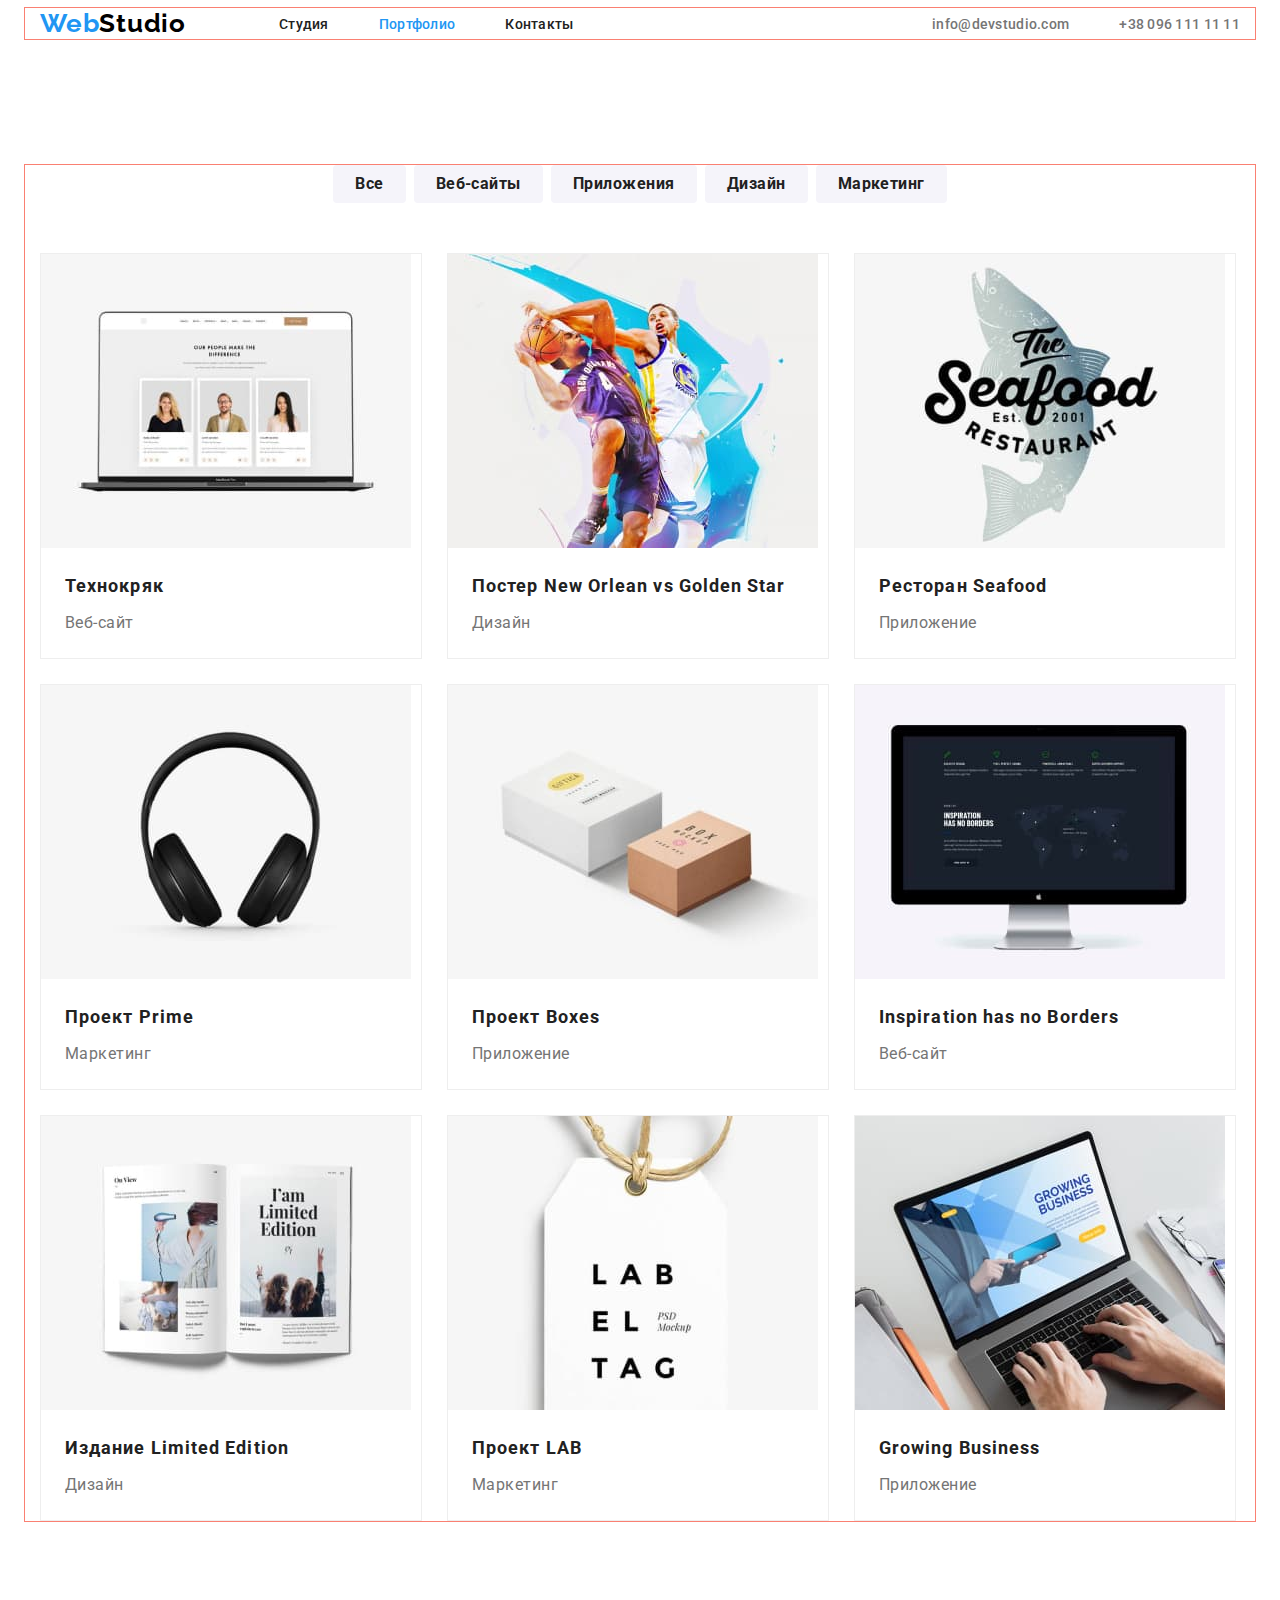
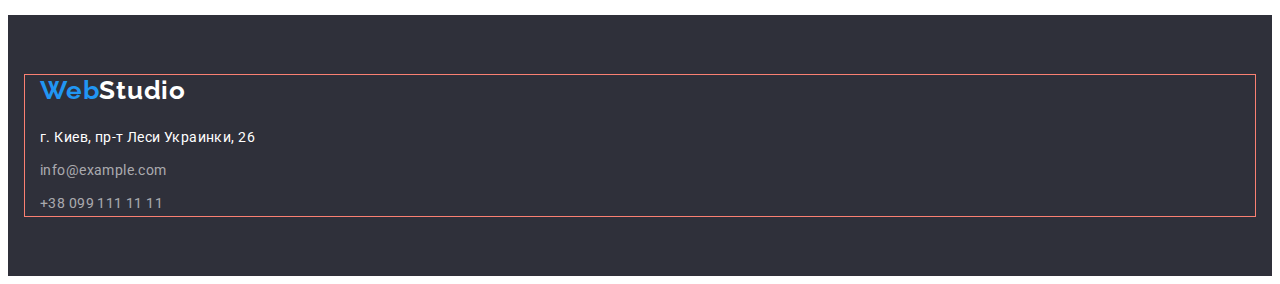
==== portfolio.html @ ac61269a "goit-markup-hw-03" ====
<!DOCTYPE html>
<html lang="ru">
<head>
    <meta charset="UTF-8">
    <meta http-equiv="X-UA-Compatible" content="IE=edge">
    <meta name="viewport" content="width=device-width, initial-scale=1.0">
    <link rel="preconnect" 
        href="https://fonts.googleapis.com">
    <link rel="preconnect" 
        href="https://fonts.gstatic.com" 
        crossorigin>
    <link href="https://fonts.googleapis.com/css2?family=Raleway:wght@700&family=Roboto:wght@400;500;700;900&display=swap" 
        rel="stylesheet">
    <title>WebStudio</title>
    <link rel="stylesheet" 
        href="https://cdnjs.cloudflare.com/ajax/libs/modern-normalize/1.1.0/modern-normalize.min.css" 
        integrity="sha512-wpPYUAdjBVSE4KJnH1VR1HeZfpl1ub8YT/NKx4PuQ5NmX2tKuGu6U/JRp5y+Y8XG2tV+wKQpNHVUX03MfMFn9Q=="     
        crossorigin="anonymous" 
        referrerpolicy="no-referrer" />
    <link rel="stylesheet" 
        href="./css/style.css">
</head>
<body>
    <header class="header">
        <div class="container">
            <a href="" class="header-logo logo link">Web<span class="logo-dark">Studio</span>
            </a>
            <nav class="header-navigation">
                <ul class="header-navigation-list list">
                    <li class="header-navigation-item">
                        <a href="./index.html" class="header-navigation-link link">Студия</a></li>
                    <li class="header-navigation-item">
                        <a href="./portfolio.html" class="header-navigation-link link active">Портфолио</a></li>
                    <li class="header-navigation-item">
                        <a href="" class="header-navigation-link link">Контакты</a></li>
                </ul>
            </nav>
            <ul class="header-list list">
                <li class="header-item">
                    <a href="mailto:info@devstudio.com" class="header-link link">info@devstudio.com</a></li>
                <li class="header-item">
                    <a href="tel:+380961111111" class="header-link link">+38 096 111 11 11</a></li>
            </ul>
        </div>
    </header>
    <main>
        <section class="section portfolio">
            <div class="container">
                <h1 class="visually-hidden">Портфолио</h1>
                <ul class="portfolio-filtres list">
                    <li class="portfolio-filtres-item">
                        <button type="button" class="portfolio-filtres-btn btn">Все</button>
                    </li>
                    <li class="portfolio-filtres-item">
                        <button type="button" class="portfolio-filtres-btn btn activate">Веб-сайты</button>
                    </li>
                    <li class="portfolio-filtres-item">
                        <button type="button" class="portfolio-filtres-btn btn">Приложения</button>
                    </li>
                    <li class="portfolio-filtres-item">
                        <button type="button" class="portfolio-filtres-btn btn">Дизайн</button>
                    </li>
                    <li class="portfolio-filtres-item">
                        <button type="button" class="portfolio-filtres-btn btn">Маркетинг</button>
                    </li>
                </ul>
                <ul class="portfolio-list list">
                    <li class="portfolio-item">
                        <img src="./images/Portfolio.jpg" 
                            alt="Технокряк" 
                            width="370" 
                            class="portfolio-img">
                        <div class="portfolio-description">
                            <h2 class="portfolio-title">Технокряк</h2>
                            <p class="portfolio-text">Веб-сайт</p>
                        </div>
                    </li>
                    <li class="portfolio-item">
                        <img src="./images/Portfolio1.jpg" 
                            alt="Постер New Orlean vs Golden Star" 
                            width="370" 
                            class="portfolio-img">
                        <div class="portfolio-description">
                            <h2 class="portfolio-title">Постер New Orlean vs Golden Star</h2>
                            <p class="portfolio-text">Дизайн</p>
                        </div>
                    </li>
                    <li class="portfolio-item">
                        <img src="./images/Portfolio2.jpg" 
                            alt="Ресторан Seafood" 
                            width="370" 
                            class="portfolio-img">
                        <div class="portfolio-description">
                            <h2 class="portfolio-title">Ресторан Seafood</h2>
                            <p class="portfolio-text">Приложение</p>
                        </div>
                    </li>
                    <li class="portfolio-item">
                        <img src="./images/Portfolio3.jpg" 
                            alt="Проект Prime" 
                            width="370" 
                            class="portfolio-img">
                        <div class="portfolio-description">
                            <h2 class="portfolio-title">Проект Prime</h2>
                            <p class="portfolio-text">Маркетинг</p>
                        </div>
                    </li>
                    <li class="portfolio-item">
                        <img src="./images/Portfolio4.jpg" 
                            alt="Проект Boxes" 
                            width="370" 
                            class="portfolio-img">
                        <div class="portfolio-description">
                            <h2 class="portfolio-title">Проект Boxes</h2>
                            <p class="portfolio-text">Приложение</p>
                        </div>
                    </li>
                    <li class="portfolio-item">
                        <img src="./images/Portfolio5.jpg" 
                            alt="Inspiration has no Borders" 
                            width="370" 
                            class="portfolio-img">
                        <div class="portfolio-description">
                            <h2 class="portfolio-title">Inspiration has no Borders</h2>
                            <p class="portfolio-text">Веб-сайт</p>
                        </div>
                    </li>
                    <li class="portfolio-item">
                        <img src="./images/Portfolio6.jpg" 
                            alt="Издание Limited Edition" 
                            width="370" 
                            class="portfolio-img">
                        <div class="portfolio-description">
                            <h2 class="portfolio-title">Издание Limited Edition</h2>
                            <p class="portfolio-text">Дизайн</p>
                        </div>
                    </li>
                    <li class="portfolio-item">
                        <img src="./images/Portfolio7.jpg" 
                            alt="Проект LAB" 
                            width="370" 
                            class="portfolio-img">
                        <div class="portfolio-description">
                            <h2 class="portfolio-title">Проект LAB</h2>
                            <p class="portfolio-text">Маркетинг</p>
                        </div>
                    </li>
                    <li class="portfolio-item">
                        <img src="./images/Portfolio8.jpg" 
                            alt="Growing Business" 
                            width="370" 
                            class="portfolio-img">
                        <div class="portfolio-description">
                            <h2 class="portfolio-title">Growing Business</h2>
                            <p class="portfolio-text">Приложение</p>
                        </div>
                    </li>
                </ul>
            </div>
        </section>
    </main>
    <footer class="footer-content">
        <div class="container">
            <a href="" class="logo link">Web<span class="logo-light">Studio</span>
            </a>
            <address class="address">
                <ul class="footer-list list">
                    <li class="footer-item">
                        <a href="https://goo.gl/maps/QefCWzyqJZrkM8jZ6" 
                        class="footer-address link"
                        target="_blank" 
                        rel="noopener noindex nofollow">
                        г. Киев, пр-т Леси Украинки, 26</a></li>
                    <li class="footer-item">
                        <a href="mailto:info@example.com" class="footer-link link">info@example.com</a></li>
                    <li class="footer-item">
                        <a href="tel:+380991111111" class="footer-link link">+38 099 111 11 11</a></li>
                </ul>
            </address>
        </div>
    </footer>
</body>
</html>
---- css/style.css ----
:root {
    --header-color: #212121;
    --header-link-color: #757575;
    --main-title-color: #FFFFFF;
    --second-title-color: #212121;
    --btn-color: #FFFFFF;
    --accent-color: #2196F3;
    --text-color: #757575;
    --footer-color: #FFFFFF;
    --bcg-color: #2F303A;
    --padding-top: 94px;
    --padding-bottom: 94px;
}

body {
    font-family: "Roboto", sans-serif;
}

p, h1, h2, h3, h4, h5, h6 {
    margin: 0;
}

ul, ol {
    padding-left: 0;
    margin: 0;
}

.logo {
    font-family: 'Raleway';
    font-weight: 700;
    font-size: 26px;
    line-height: 1.19;
    letter-spacing: 0.03em;
    color: var(--accent-color);
}

.logo-dark {
    color: black;
}
 
.logo-light {
    color: var(--footer-color);
}

img {
    display: block;
}

.link {
    text-decoration: none;
}

.list {
    list-style: none;
}

.container{
    width: 1200px;
    padding-left: 15px;
    padding-right: 15px;
    margin: 0 auto;
    outline: 1px solid salmon;
}

.section {
    padding: 94px 0;
}

.visually-hidden {
    position: absolute;
    white-space: nowrap;
    width: 1px;
    height: 1px;
    overflow: hidden;
    border: 0;
    padding: 0;
    clip: rect(0 0 0 0);
    clip-path: inset(50%);
    margin: -1px;
}

.btn {
    font-family: inherit;
    font-weight: 700;
    font-size: 16px;
    line-height: 1.88;
    display: flex;
    align-items: center;
    text-align: center;
    letter-spacing: 0.06em;
    background-color: var(--accent-color);
    color: var(--btn-color);
    cursor: pointer;
    background: var(--accent-color);
    border-radius: 4px;
    border: transparent
}

.btn:hover, 
.btn:focus {
    color: var(--btn-color);
}  

/*-------------HEADER---------------*/

.header {
    padding-bottom: 32px;
}

.header-logo {
    margin-right: 93px;
}

.header .container {
    display: flex;
    align-items: center;
}

.header-navigation-list {
    display: flex;
}

.header-navigation-link {
    font-weight: 500;
    font-size: 14px;
    line-height: 1.14;
    letter-spacing: 0.02em;
    color: var(--header-color); 
}

.header-navigation-item:not(:last-child) {
    margin-right: 50px;
}

.header-navigation-link:hover, 
.header-navigation-link:focus {
    color: var(--accent-color);
}

.header-list{
    display: flex;
    margin-left: auto;
}

.header-item:not(:last-child) {
    margin-right: 50px;
}

.header-link {
    font-weight: 500;
    font-size: 14px;
    line-height: 1.14;
    letter-spacing: 0.02em;
    color: var(--header-link-color);
}

.header-link:hover,
.header-link:focus {
    color: var(--accent-color);
}

.active {
    color: var(--accent-color);
}

/*-------------HERO---------------*/

.hero-content{
    background: var(--bcg-color);
    padding-top: 200px;
    padding-bottom: 200px;
}

.title {
    font-weight: 900;
    font-size: 44px;
    line-height: 1.36;
    text-align: center;
    letter-spacing: 0.06em;
    text-transform: uppercase;
    color: var(--main-title-color);
    margin-bottom: 30px;
    max-width: 696px;
    margin-left: auto;
    margin-right: auto;
}

.hero-btn {
    margin: 0 auto;
    display: block;
    min-width: 200px;
    height: 50px;
    filter: drop-shadow(0px 4px 4px rgba(0, 0, 0, 0.25));
}

/*------------features----------*/

.features-list {
    display: flex;
    margin-left: auto;
}

.features-item:not(:last-child) {
    margin-right: 30px;
}

.features-title {
    font-weight: 700;
    font-size: 14px;
    line-height: 1.14;
    letter-spacing: 0.03em;
    text-transform: uppercase;
    color: var(--second-title-color);
    margin-bottom: 10px;
}
.features-text {
    font-size: 14px;
    line-height: 1.71;
    letter-spacing: 0.03em;
    color:var(--text-color);
    max-width: 270px;
}

/*-------------WORKS---------------*/

.works {
    padding-top: 0;
}

.section-title {
    font-weight: 700;
    font-size: 36px;
    line-height: 1.16;
    text-align: center;
    letter-spacing: 0.03em;
    color: var(--second-title-color);
    margin-bottom: 50px;
}

.works-list {
    display: flex;
}

.works-item:not(:first-child) {
    margin-left: 30px;
}

.works-item {
    height: auto;
}

/*-------------TEAM---------------*/

.team {
    background: #F5F4FA;
}

.team-description {
    padding: 30px 0;
    text-align: center;
}

.team-title {
    font-weight: 500;
    font-size: 16px;
    line-height: 1.18;
    letter-spacing: 0.03em;
    color: var(--second-title-color);
    margin-bottom: 10px;
}

.team-list {
    display: flex;
    margin-left: -30px;
    flex-wrap: wrap;
}

.team-item {
    flex-basis: calc(100% / 4 - 30px);
    margin-left: 30px;
}
/*-.team-item:not(:first-child) {
    margin-left: 30px;
}--*/

/* .team-img { */
    /* margin-bottom: 30px; */
/* } */
.team-text {
    font-size: 16px;
    line-height: 1.18;
    letter-spacing: 0.03em;
    color: var(--text-color);
}

/*------------PORTFOLIO---------------*/
/* 
.portfolio {
    padding-top: var(--padding-top);
    padding-bottom: var(--padding-bottom);
} */

.portfolio-filtres {
    display: flex;
    /* align-items: center;
    width: auto;  */
    justify-content: center;
    margin-bottom: 50px;
}

.portfolio-filtres-item:not(:first-child) {
    margin-left: 8px;
}

.portfolio-filtres-btn {
    font-family: 'Roboto';
    max-width: 100%;
    font-size: 16px;
    line-height: 1.62;
    letter-spacing: 0.03em;    
    background-color: #F5F4FA;
    color: var(--header-color);
    cursor: pointer;
    display: inline;
    padding: 6px 22px;
}

/* .activate {
    box-shadow: 0px 4px 4px 0px rgba(0, 0, 0, 0.25);
} */

.btn:hover, 
.btn:focus {
    color: var(--btn-color);
    background-color: var(--accent-color);
    box-shadow: 0px 4px 4px 0px rgba(0, 0, 0, 0.25);
}

.portfolio-list {
    display: flex;
    flex-wrap: wrap;
    gap: 25px;
    /* margin-left: -30px;
    margin-bottom: -30px; */
}

.portfolio-item {
    flex-basis: calc((100% - 60px) /3);
    /* margin-left: 30px;
    margin-bottom: 30px; */
    border: 1px solid rgba(238, 238, 238, 1)
}
.portfolio-description {
    padding: 20px 24px;
}
/* .portfolio-img{
    margin-bottom: 20px;
} */

.portfolio-title {
    font-weight: 700;
    font-size: 18px;
    line-height: 2;
    letter-spacing: 0.06em;
    color: var(--second-title-color);
    margin-bottom: 4px;
}

.portfolio-text {
    font-size: 16px;
    line-height: 1.88;
    letter-spacing: 0.03em;
    color: var(--header-link-color);
}

/*------------FOOTER---------------*/

.footer-content {
    background: var(--bcg-color);
    padding-top: 60px;
    padding-bottom: 60px;
}


.address {
    font-family: 'Roboto';
    font-weight: 400;
    font-size: 14px;
    font-style: normal;
    line-height: 1.71;
    letter-spacing: 0.03em;
}

.footer-address {
    color: var(--footer-color);
}

.footer-link {
    font-family: 'Roboto';
    font-size: 14px;
    line-height: 1.71;
    letter-spacing: 0.03em;
    color: rgba(255, 255, 255, 0.6);
}

.footer-link:hover, 
.footer-link:focus {
    color: var(--accent-color);
}

.footer-address:hover, 
.footer-address:focus {
    color: var(--accent-color);
}

.footer-item:not(:first-child) {
    margin-top: 9px;
}

.footer-list {
    margin-top: 20px;
}
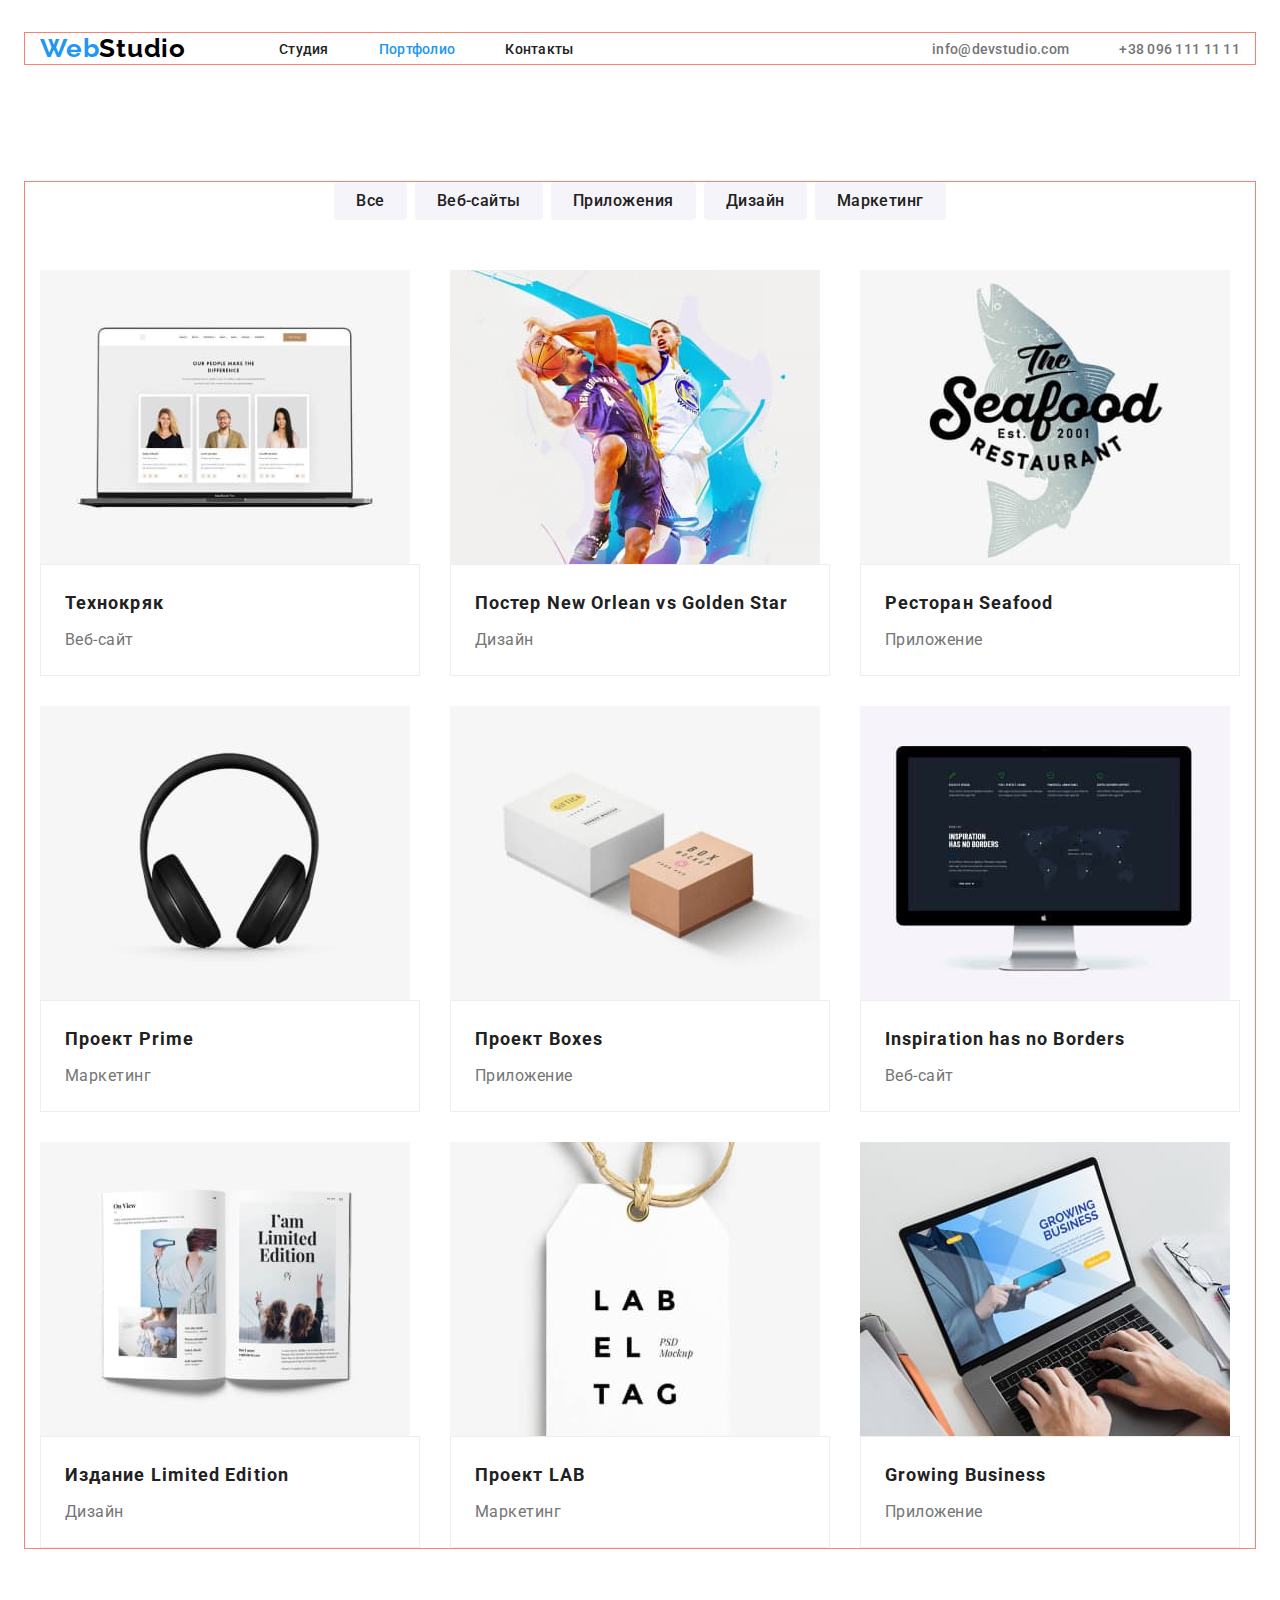
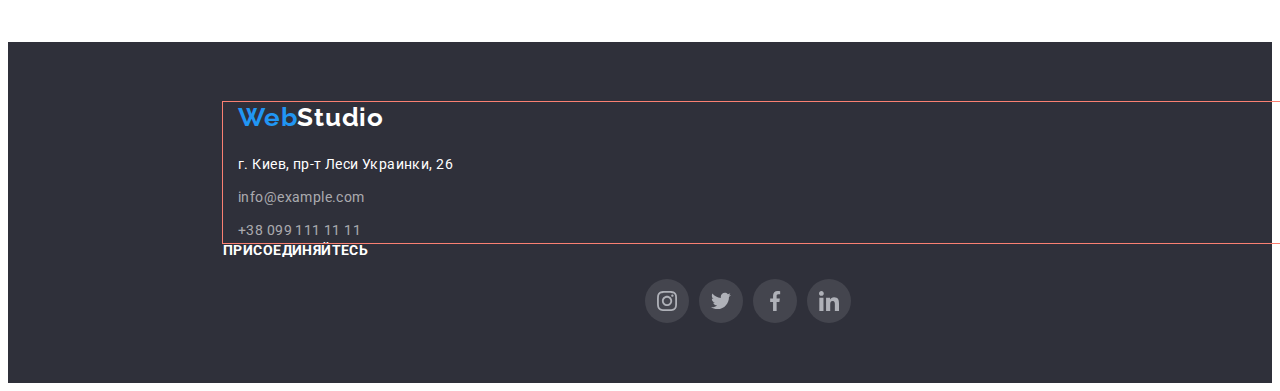
==== commit 981cfff3: "24.04 иконки" ====
--- a/portfolio.html
+++ b/portfolio.html
@@ -45,7 +45,7 @@
     </header>
     <main>
         <section class="section portfolio">
-            <div class="container">
+            <div class="container portfolio-container">
                 <h1 class="visually-hidden">Портфолио</h1>
                 <ul class="portfolio-filtres list">
                     <li class="portfolio-filtres-item">
@@ -178,6 +178,43 @@
                 </ul>
             </address>
         </div>
+        <div class="contacts-soc">
+            <h2 class="contacts-soc-title">присоединяйтесь</h2>
+            <ul class="contacts-soc-list list">
+                <li class="contacts-soc-item">
+                    <a href="" class="contacts-soc-link">
+                        <svg class="contacts-soc-icon" width="20" height="20">
+                            <use href="./images/symbol-defs.svg#icon-instagram">
+                            </use>
+                        </svg>
+                    </a>
+                </li>
+                <li class="contacts-soc-item">
+                    <a href="" class="contacts-soc-link">
+                        <svg class="contacts-soc-icon" width="20" height="20">
+                            <use href="./images/symbol-defs.svg#icon-twitter">
+                            </use>
+                        </svg>
+                    </a>
+                </li>
+                <li class="contacts-soc-item">
+                    <a href="" class="contacts-soc-link">
+                        <svg class="contacts-soc-icon" width="20" height="20">
+                            <use href="./images/symbol-defs.svg#icon-facebook">
+                            </use>
+                        </svg>
+                    </a>
+                </li>
+                <li class="contacts-soc-item">
+                    <a href="" class="contacts-soc-link">
+                        <svg class="contacts-soc-icon" width="20" height="20">
+                            <use href="./images/symbol-defs.svg#icon-linkedin">
+                            </use>
+                        </svg>
+                    </a>
+                </li>
+            </ul>
+        </div>
     </footer>
 </body>
 </html>--- a/css/style.css
+++ b/css/style.css
@@ -99,13 +99,26 @@
 .btn:hover, 
 .btn:focus {
     color: var(--btn-color);
+
 }  
 
 /*-------------HEADER---------------*/
 
 .header {
-    padding-bottom: 32px;
-}
+    padding-bottom: 24px;
+    padding-top: 25px;
+    /* display: flex;
+    position: absolute; */
+}
+
+/* .header::after {
+    content: '';
+    width: 1600px;
+    height: 1px;
+    margin-bottom: 80px;
+    flex-grow: 100px;
+    border: 1px solid rgba(236, 236, 236, 1)
+} */
 
 .header-logo {
     margin-right: 93px;
@@ -169,6 +182,16 @@
     background: var(--bcg-color);
     padding-top: 200px;
     padding-bottom: 200px;
+    background-image:linear-gradient(
+            rgba(47, 48, 58, 0.4), 
+            rgba(47, 48, 58, 0.4)
+        ), 
+        url(../images/overlay.jpg);
+    background-repeat: no-repeat;
+    background-size: cover;
+    max-width: 1600px;
+    height: 600px;
+    margin: 0 auto;
 }
 
 .title {
@@ -204,6 +227,33 @@
     margin-right: 30px;
 }
 
+.features-item::before {
+    display: block;
+    content: "";
+    height: 120px;
+    background-color: #F5F4FA;
+    background-size: 25%;
+    background-repeat: no-repeat;
+    background-position: center;
+    margin-bottom: 30px;
+}
+
+.item-antenna::before {
+    background-image: url(../images/antenna.svg);
+}
+
+.item-clock::before {
+    background-image: url(../images/clock.svg);
+}
+
+.item-diagram::before {
+    background-image: url(../images/diagram.svg);
+}
+
+.item-austronaut::before {
+    background-image: url(../images/astronaut.svg);
+}
+
 .features-title {
     font-weight: 700;
     font-size: 14px;
@@ -256,7 +306,7 @@
 }
 
 .team-description {
-    padding: 30px 0;
+    padding: 30px 0 16px;
     text-align: center;
 }
 
@@ -279,13 +329,7 @@
     flex-basis: calc(100% / 4 - 30px);
     margin-left: 30px;
 }
-/*-.team-item:not(:first-child) {
-    margin-left: 30px;
-}--*/
-
-/* .team-img { */
-    /* margin-bottom: 30px; */
-/* } */
+
 .team-text {
     font-size: 16px;
     line-height: 1.18;
@@ -293,17 +337,104 @@
     color: var(--text-color);
 }
 
+.team-soc-list {
+    display: flex;
+    justify-content: center;
+}
+
+.team-soc-item + .team-soc-item {
+    margin-left: 10px;
+}
+
+.team-soc-link {
+    width: 44px;
+    height: 44px;
+    background-color: var(--footer-color);
+    border-radius: 50%;
+    display: flex;
+    justify-content: center;
+    align-items: center;
+    fill: rgba(175, 177, 184, 1);
+}
+
+.team-soc-link:hover {
+    /* display: block; */
+    /* display: inline-block; */
+    background-color: var(--accent-color);
+    fill: var(--btn-color);
+}
+
+.team-soc-link:focus {
+    background-color: var(--accent-color);
+    fill: var(--btn-color);
+    border: 0px;
+}
+
+/*------------CLIENTS---------------*/
+
+.client-list {
+    display: flex;
+    margin-left: -30px;
+    flex-wrap: wrap;
+}
+
+.client-item {
+    flex-basis: calc(100% / 6 - 30px);
+    margin-left: 30px;
+}
+
+.client-item + .client-item {
+    margin-left: 30px;
+}
+
+.client-link {
+    width: 170px;
+    height: 92px;
+    background-color: var(--footer-color);
+    /* border-radius: 50%; */
+    display: flex;
+    justify-content: center;
+    align-items: center;
+    /* fill: rgba(175, 177, 184, 1); */
+    border: 1px solid rgba(175, 177, 184, 1)
+}
+
+.client-link:hover {
+    /* display: block; */
+    /* display: inline-block; */
+    background-color: var(--accent-color);
+    fill: var(--btn-color);
+}
+
+.client-link:focus {
+    background-color: var(--accent-color);
+    fill: var(--btn-color);
+    border: 0px;
+}
+
 /*------------PORTFOLIO---------------*/
-/* 
-.portfolio {
-    padding-top: var(--padding-top);
-    padding-bottom: var(--padding-bottom);
+
+/* .portfolio-container {
+    display: flex;
+    justify-content: baseline;
+
+}
+
+.portfolio-container::before {
+    content: '';
+    width: 1600px;
+    height: 0px;
+    margin-top: -94px;
+    flex-direction: column;
+    flex-wrap: nowrap;
+    justify-content: start;
+    background: #C4C4C4;
+    border: 1px solid #ECECEC;
+    box-shadow: 0px 4px 4px rgba(0, 0, 0, 0.25);
 } */
 
 .portfolio-filtres {
     display: flex;
-    /* align-items: center;
-    width: auto;  */
     justify-content: center;
     margin-bottom: 50px;
 }
@@ -314,6 +445,7 @@
 
 .portfolio-filtres-btn {
     font-family: 'Roboto';
+    font-weight: 500;
     max-width: 100%;
     font-size: 16px;
     line-height: 1.62;
@@ -325,10 +457,6 @@
     padding: 6px 22px;
 }
 
-/* .activate {
-    box-shadow: 0px 4px 4px 0px rgba(0, 0, 0, 0.25);
-} */
-
 .btn:hover, 
 .btn:focus {
     color: var(--btn-color);
@@ -339,23 +467,25 @@
 .portfolio-list {
     display: flex;
     flex-wrap: wrap;
-    gap: 25px;
-    /* margin-left: -30px;
-    margin-bottom: -30px; */
+    gap: 30px;
 }
 
 .portfolio-item {
     flex-basis: calc((100% - 60px) /3);
-    /* margin-left: 30px;
-    margin-bottom: 30px; */
-    border: 1px solid rgba(238, 238, 238, 1)
-}
+}
+
+.portfolio-item:hover,
+.portfolio-item:focus {
+    cursor: pointer;
+    /* border: 1px solid rgba(238, 238, 238, 1); */
+    box-shadow: 0px 4px 4px 0px rgba(0, 0, 0, 0.25);
+
+}
+
 .portfolio-description {
     padding: 20px 24px;
-}
-/* .portfolio-img{
-    margin-bottom: 20px;
-} */
+    border: 1px solid rgba(238, 238, 238, 1)
+}
 
 .portfolio-title {
     font-weight: 700;
@@ -376,11 +506,22 @@
 /*------------FOOTER---------------*/
 
 .footer-content {
+    max-width: 1600px;
     background: var(--bcg-color);
     padding-top: 60px;
     padding-bottom: 60px;
-}
-
+    padding-left: 215px;
+    /* padding-right: 878px; */
+
+}
+
+.footer-content .contacts {
+    display: flex;
+}
+
+.address-content {
+    width: 300px;
+}
 
 .address {
     font-family: 'Roboto';
@@ -389,6 +530,7 @@
     font-style: normal;
     line-height: 1.71;
     letter-spacing: 0.03em;
+    margin-top: 20px;
 }
 
 .footer-address {
@@ -417,6 +559,51 @@
     margin-top: 9px;
 }
 
-.footer-list {
-    margin-top: 20px;
+.contacts-soc {
+    flex-grow: 1;
+}
+
+.contacts-soc-title {
+    font-weight: 700;
+    font-size: 14px;
+    line-height: 1.14;
+    letter-spacing: 0.03em;
+    text-transform: uppercase;
+    color: var(--footer-color);
+    margin-bottom: 20px;
+    margin-left: auto;
+    margin-right: auto;
+}
+
+.contacts-soc-list {
+    display: flex;
+    justify-content: center;
+}
+
+.contacts-soc-item + .contacts-soc-item {
+    margin-left: 10px;
+}
+
+.contacts-soc-link {
+    width: 44px;
+    height: 44px;
+    background-color:  rgba(255, 255, 255, 0.1);
+    border-radius: 50%;
+    display: flex;
+    justify-content: center;
+    align-items: center;
+    fill: var(--footer-color);
+}
+
+.contacts-soc-link:hover {
+    /* display: block; */
+    /* display: inline-block; */
+    background-color: var(--accent-color);
+    fill: var(--btn-color);
+}
+
+.contacts-soc-link:focus {
+    background-color: var(--accent-color);
+    fill: var(--btn-color);
+    border: 0px;
 }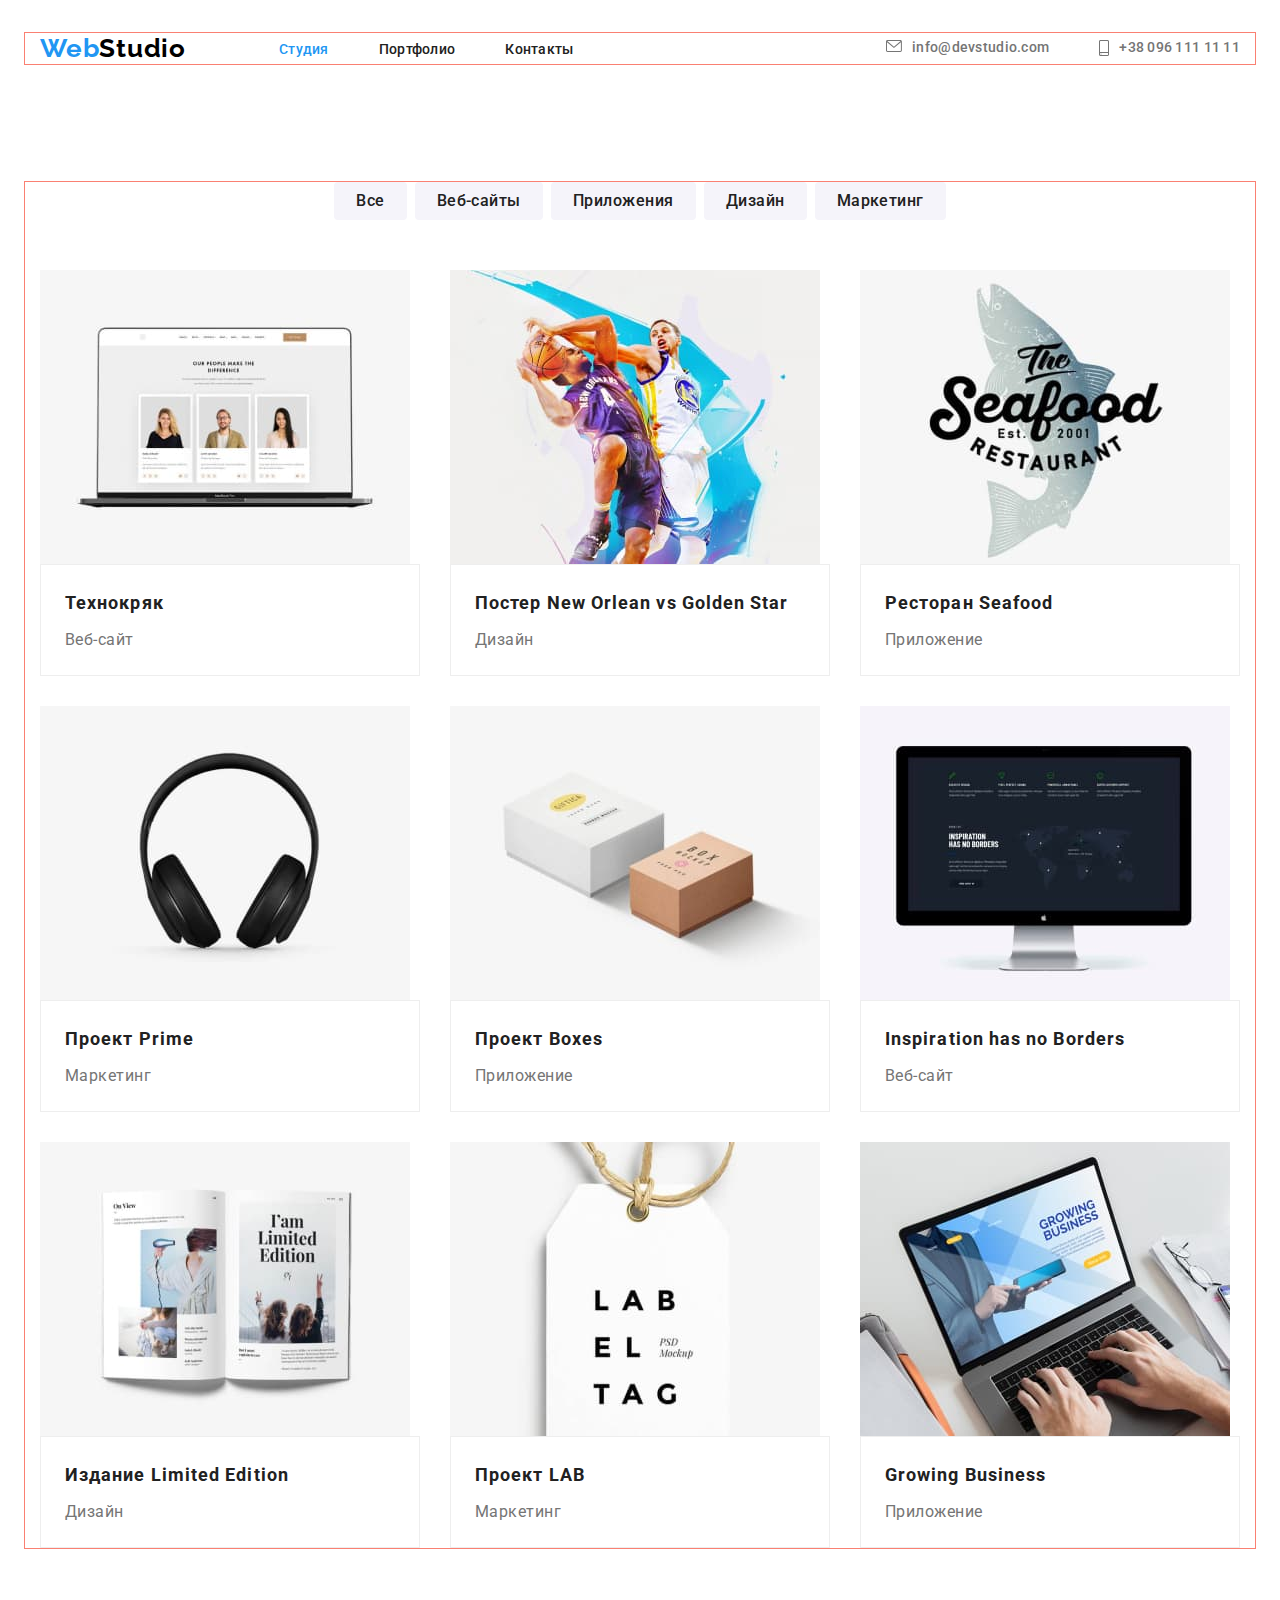
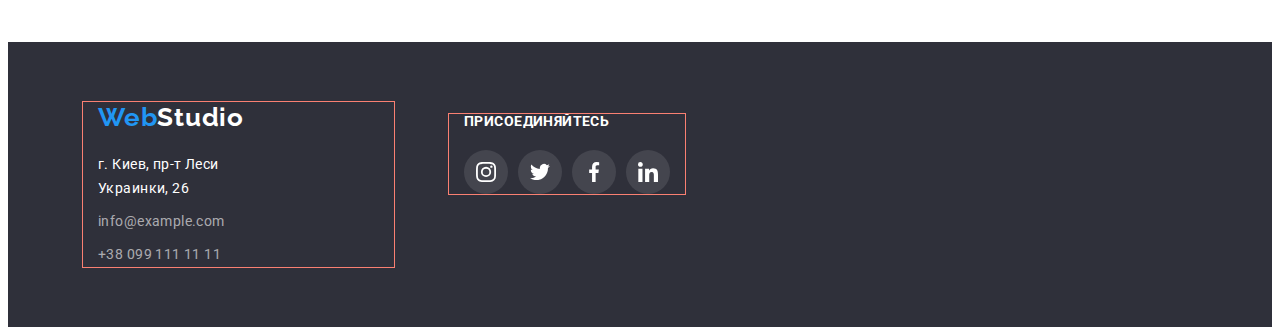
==== commit 4f59f757: "Дз готово" ====
--- a/portfolio.html
+++ b/portfolio.html
@@ -28,18 +28,28 @@
             <nav class="header-navigation">
                 <ul class="header-navigation-list list">
                     <li class="header-navigation-item">
-                        <a href="./index.html" class="header-navigation-link link">Студия</a></li>
+                        <a href="./index.html" class="header-navigation-link link active">Студия</a></li>
                     <li class="header-navigation-item">
-                        <a href="./portfolio.html" class="header-navigation-link link active">Портфолио</a></li>
+                        <a href="./portfolio.html" class="header-navigation-link link">Портфолио</a></li>
                     <li class="header-navigation-item">
                         <a href="" class="header-navigation-link link">Контакты</a></li>
                 </ul>
             </nav>
             <ul class="header-list list">
                 <li class="header-item">
-                    <a href="mailto:info@devstudio.com" class="header-link link">info@devstudio.com</a></li>
+                    <a href="mailto:info@devstudio.com" class="header-link link">
+                        <svg class="icon-contact" width="16" height="12">
+                            <use href="./images/symbol-defs.svg#icon-envelope"></use>
+                        </svg>
+                        info@devstudio.com</a>
+                </li>
                 <li class="header-item">
-                    <a href="tel:+380961111111" class="header-link link">+38 096 111 11 11</a></li>
+                    <a href="tel:+380961111111" class="header-link link">
+                        <svg class="icon-contact" width="10" height="16">
+                            <use href="./images/symbol-defs.svg#icon-smartphone"></use>
+                        </svg>
+                        +38 096 111 11 11</a>
+                </li>
             </ul>
         </div>
     </header>
@@ -160,60 +170,67 @@
         </section>
     </main>
     <footer class="footer-content">
-        <div class="container">
-            <a href="" class="logo link">Web<span class="logo-light">Studio</span>
-            </a>
-            <address class="address">
-                <ul class="footer-list list">
-                    <li class="footer-item">
-                        <a href="https://goo.gl/maps/QefCWzyqJZrkM8jZ6" 
-                        class="footer-address link"
-                        target="_blank" 
-                        rel="noopener noindex nofollow">
-                        г. Киев, пр-т Леси Украинки, 26</a></li>
-                    <li class="footer-item">
-                        <a href="mailto:info@example.com" class="footer-link link">info@example.com</a></li>
-                    <li class="footer-item">
-                        <a href="tel:+380991111111" class="footer-link link">+38 099 111 11 11</a></li>
-                </ul>
-            </address>
-        </div>
-        <div class="contacts-soc">
-            <h2 class="contacts-soc-title">присоединяйтесь</h2>
-            <ul class="contacts-soc-list list">
-                <li class="contacts-soc-item">
-                    <a href="" class="contacts-soc-link">
-                        <svg class="contacts-soc-icon" width="20" height="20">
-                            <use href="./images/symbol-defs.svg#icon-instagram">
-                            </use>
-                        </svg>
-                    </a>
-                </li>
-                <li class="contacts-soc-item">
-                    <a href="" class="contacts-soc-link">
-                        <svg class="contacts-soc-icon" width="20" height="20">
-                            <use href="./images/symbol-defs.svg#icon-twitter">
-                            </use>
-                        </svg>
-                    </a>
-                </li>
-                <li class="contacts-soc-item">
-                    <a href="" class="contacts-soc-link">
-                        <svg class="contacts-soc-icon" width="20" height="20">
-                            <use href="./images/symbol-defs.svg#icon-facebook">
-                            </use>
-                        </svg>
-                    </a>
-                </li>
-                <li class="contacts-soc-item">
-                    <a href="" class="contacts-soc-link">
-                        <svg class="contacts-soc-icon" width="20" height="20">
-                            <use href="./images/symbol-defs.svg#icon-linkedin">
-                            </use>
-                        </svg>
-                    </a>
-                </li>
-            </ul>
+        <div class="contacts">
+            <div class="container address-content">
+                <a href="" class="logo link">Web<span class="logo-light">Studio</span>
+                </a>
+                <address class="address">
+                    <ul class="footer-list list">
+                        <li class="footer-item">
+                            <a href="https://goo.gl/maps/QefCWzyqJZrkM8jZ6" 
+                            class="footer-address link"
+                            target="_blank" 
+                            rel="noopener noindex nofollow">
+                            г. Киев, пр-т Леси Украинки, 26</a>
+                        </li>
+                        <li class="footer-item">
+                            <a href="mailto:info@example.com" 
+                            class="footer-link link">info@example.com</a>
+                        </li>
+                        <li class="footer-item">
+                            <a href="tel:+380991111111" 
+                            class="footer-link link">+38 099 111 11 11</a>
+                        </li>
+                    </ul>
+                </address>
+            </div>
+            <div class="container contacts-soc">
+                <h2 class="contacts-soc-title">присоединяйтесь</h2>
+                <ul class="contacts-soc-list list">
+                    <li class="contacts-soc-item">
+                        <a href="" class="contacts-soc-link">
+                            <svg class="contacts-soc-icon" width="20" height="20">
+                                <use href="./images/symbol-defs.svg#icon-instagram">
+                                </use>
+                            </svg>
+                        </a>
+                    </li>
+                    <li class="contacts-soc-item">
+                        <a href="" class="contacts-soc-link">
+                            <svg class="contacts-soc-icon" width="20" height="20">
+                                <use href="./images/symbol-defs.svg#icon-twitter">
+                                </use>
+                            </svg>
+                        </a>
+                    </li>
+                    <li class="contacts-soc-item">
+                        <a href="" class="contacts-soc-link">
+                            <svg class="contacts-soc-icon" width="20" height="20">
+                                <use href="./images/symbol-defs.svg#icon-facebook">
+                                </use>
+                            </svg>
+                        </a>
+                    </li>
+                    <li class="contacts-soc-item">
+                        <a href="" class="contacts-soc-link">
+                            <svg class="contacts-soc-icon" width="20" height="20">
+                                <use href="./images/symbol-defs.svg#icon-linkedin">
+                                </use>
+                            </svg>
+                        </a>
+                    </li>
+                </ul>
+            </div>
         </div>
     </footer>
 </body>
--- a/css/style.css
+++ b/css/style.css
@@ -145,14 +145,15 @@
     margin-right: 50px;
 }
 
-.header-navigation-link:hover, 
+/* .header-navigation-link:hover, 
 .header-navigation-link:focus {
     color: var(--accent-color);
-}
+} */
 
 .header-list{
     display: flex;
     margin-left: auto;
+    /* justify-content: center; */
 }
 
 .header-item:not(:last-child) {
@@ -160,21 +161,41 @@
 }
 
 .header-link {
+    display: flex;
     font-weight: 500;
     font-size: 14px;
     line-height: 1.14;
     letter-spacing: 0.02em;
     color: var(--header-link-color);
-}
-
-.header-link:hover,
+
+}
+
+/* .header-link:hover,
 .header-link:focus {
     color: var(--accent-color);
+} */
+
+.icon-contact {
+    padding: 0;
+    margin-left: 0;
+    margin-right: 10px;
+    fill: var(--header-link-color);
+}
+
+.header-list .icon-contact:hover {
+    color: var(--accent-color);
+    fill: currentColor;
 }
 
 .active {
     color: var(--accent-color);
-}
+} 
+
+/* .icon-contact::before {
+    content: "";
+    display: inline;
+    vertical-align: center;
+} */
 
 /*-------------HERO---------------*/
 
@@ -364,11 +385,11 @@
     fill: var(--btn-color);
 }
 
-.team-soc-link:focus {
+/* .team-soc-link:focus {
     background-color: var(--accent-color);
     fill: var(--btn-color);
     border: 0px;
-}
+} */
 
 /*------------CLIENTS---------------*/
 
@@ -396,21 +417,33 @@
     justify-content: center;
     align-items: center;
     /* fill: rgba(175, 177, 184, 1); */
-    border: 1px solid rgba(175, 177, 184, 1)
+    border: 1px solid rgba(175, 177, 184, 1);
+    border-radius: 4px;
 }
 
 .client-link:hover {
-    /* display: block; */
-    /* display: inline-block; */
-    background-color: var(--accent-color);
-    fill: var(--btn-color);
-}
-
+    /* display: block;  */
+    /* display: inline-block;  */
+    border: 1px solid var(--accent-color);
+    /* fill: var(--accent-color); */
+}
+/* 
 .client-link:focus {
-    background-color: var(--accent-color);
-    fill: var(--btn-color);
-    border: 0px;
-}
+    border: 1px solid var(--accent-color);
+} */
+
+.client-icon {
+    fill: #afb1b8;
+}
+
+.client-icon:hover {
+    fill: var(--accent-color);
+}
+
+/* .client-icon:focus {
+    fill: var(--accent-color);
+    border: 1px solid var(--accent-color);
+} */
 
 /*------------PORTFOLIO---------------*/
 
@@ -510,17 +543,22 @@
     background: var(--bcg-color);
     padding-top: 60px;
     padding-bottom: 60px;
-    padding-left: 215px;
-    /* padding-right: 878px; */
+    padding-left: 75px;
+    padding-right: 878px;
+    margin: 0 auto;
 
 }
 
 .footer-content .contacts {
     display: flex;
+
+    align-items: baseline;
 }
 
 .address-content {
     width: 300px;
+    padding-right: 150px;
+    text-align: cover;
 }
 
 .address {
@@ -533,6 +571,10 @@
     margin-top: 20px;
 }
 
+.footer-list {
+    text-align: 120px;
+}
+
 .footer-address {
     color: var(--footer-color);
 }
@@ -561,6 +603,10 @@
 
 .contacts-soc {
     flex-grow: 1;
+    /* padding-top: 12px; */
+    margin-left: 55px;
+    margin-right: auto;
+
 }
 
 .contacts-soc-title {
@@ -571,8 +617,8 @@
     text-transform: uppercase;
     color: var(--footer-color);
     margin-bottom: 20px;
-    margin-left: auto;
-    margin-right: auto;
+
+
 }
 
 .contacts-soc-list {
@@ -584,7 +630,12 @@
     margin-left: 10px;
 }
 
+.contacts-soc-item:last-child {
+    margin-right: 0px;
+}
+
 .contacts-soc-link {
+    padding: 0;
     width: 44px;
     height: 44px;
     background-color:  rgba(255, 255, 255, 0.1);
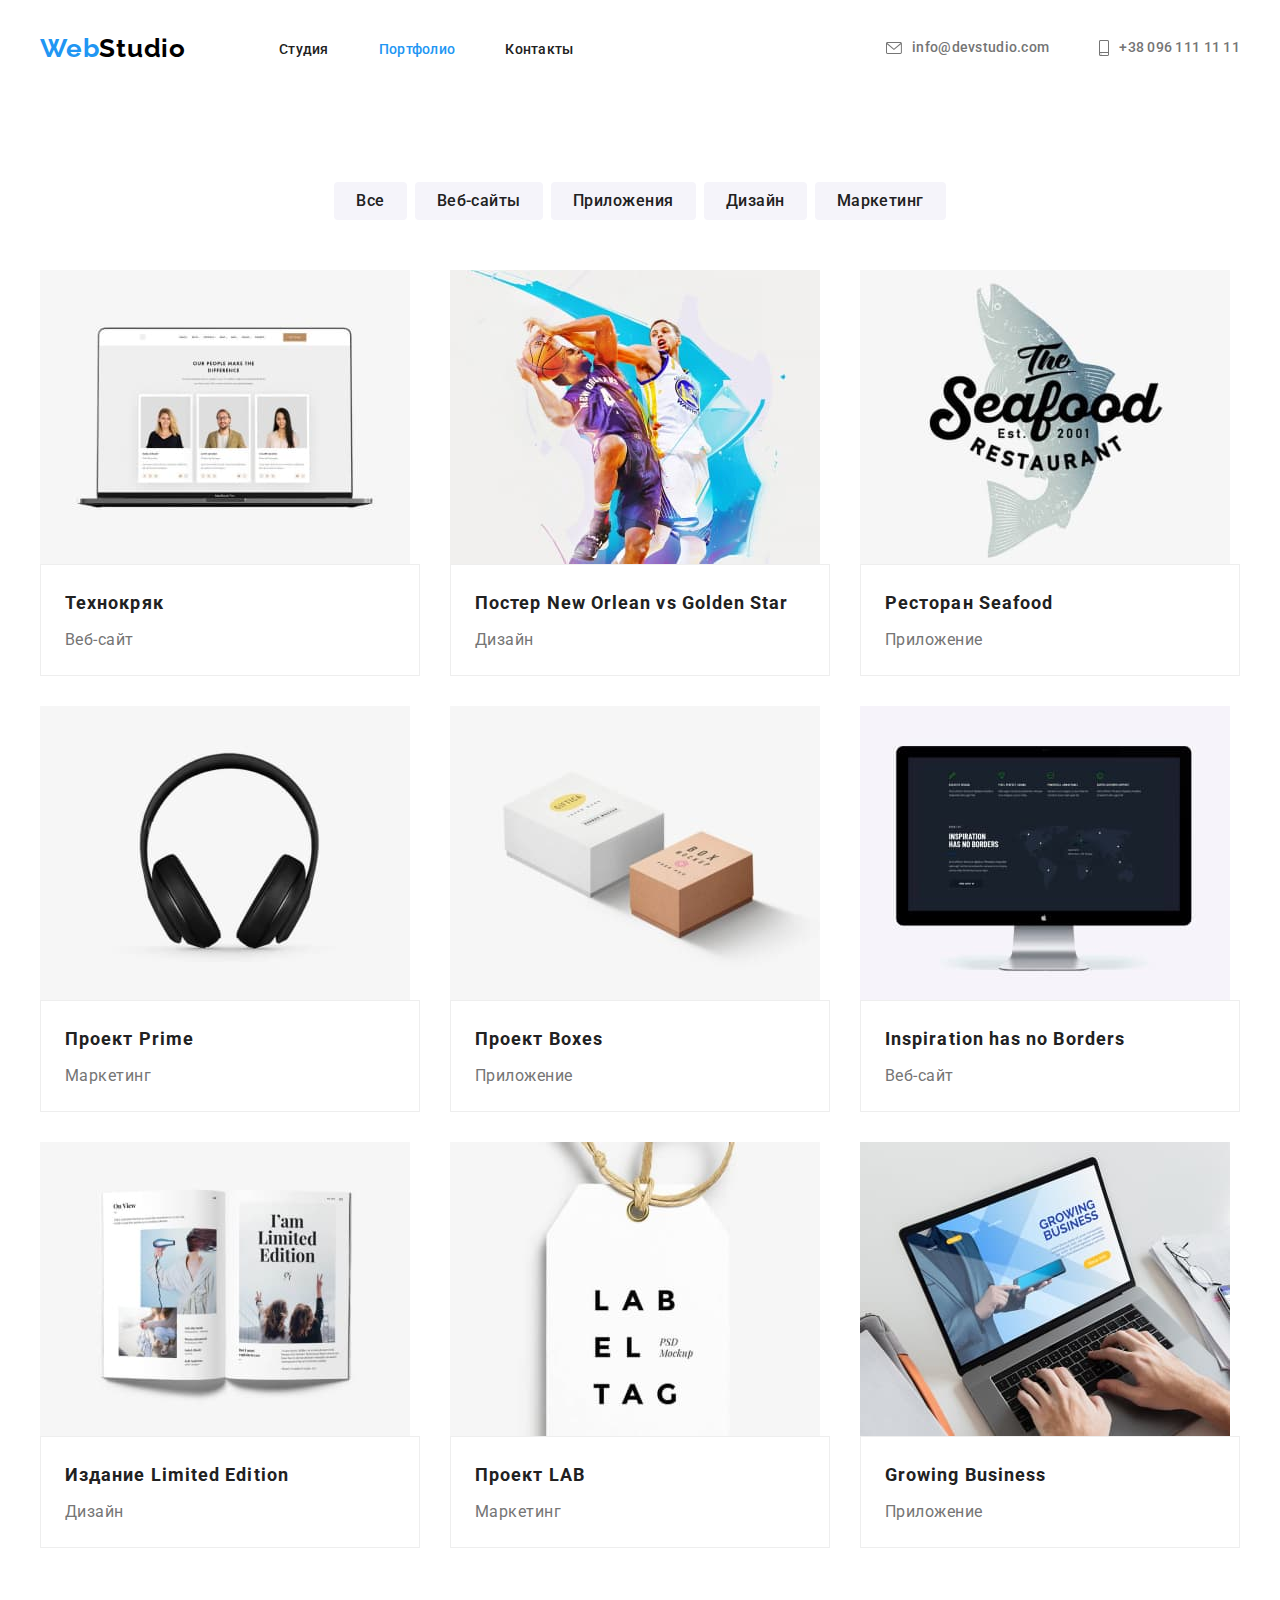
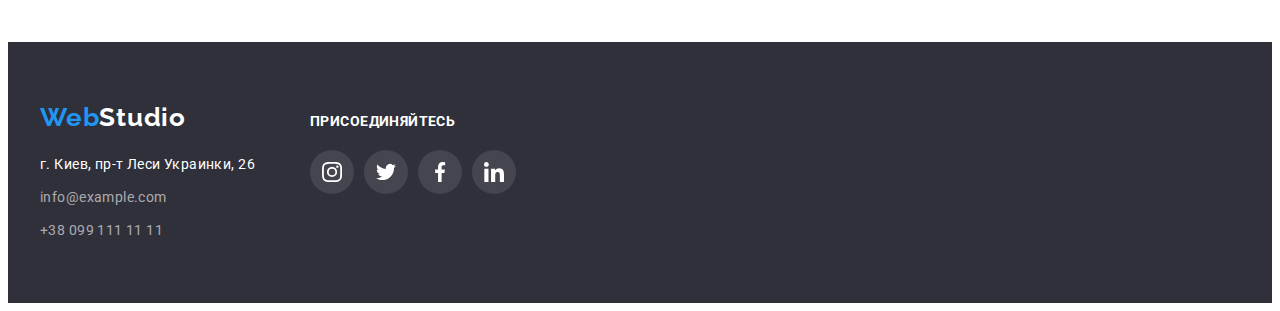
==== commit 526580a4: "26.04(ред)" ====
--- a/portfolio.html
+++ b/portfolio.html
@@ -28,9 +28,9 @@
             <nav class="header-navigation">
                 <ul class="header-navigation-list list">
                     <li class="header-navigation-item">
-                        <a href="./index.html" class="header-navigation-link link active">Студия</a></li>
+                        <a href="./index.html" class="header-navigation-link link">Студия</a></li>
                     <li class="header-navigation-item">
-                        <a href="./portfolio.html" class="header-navigation-link link">Портфолио</a></li>
+                        <a href="./portfolio.html" class="header-navigation-link link active">Портфолио</a></li>
                     <li class="header-navigation-item">
                         <a href="" class="header-navigation-link link">Контакты</a></li>
                 </ul>
@@ -76,102 +76,120 @@
                 </ul>
                 <ul class="portfolio-list list">
                     <li class="portfolio-item">
-                        <img src="./images/Portfolio.jpg" 
-                            alt="Технокряк" 
-                            width="370" 
-                            class="portfolio-img">
-                        <div class="portfolio-description">
-                            <h2 class="portfolio-title">Технокряк</h2>
-                            <p class="portfolio-text">Веб-сайт</p>
-                        </div>
-                    </li>
-                    <li class="portfolio-item">
-                        <img src="./images/Portfolio1.jpg" 
-                            alt="Постер New Orlean vs Golden Star" 
-                            width="370" 
-                            class="portfolio-img">
-                        <div class="portfolio-description">
-                            <h2 class="portfolio-title">Постер New Orlean vs Golden Star</h2>
-                            <p class="portfolio-text">Дизайн</p>
-                        </div>
-                    </li>
-                    <li class="portfolio-item">
-                        <img src="./images/Portfolio2.jpg" 
-                            alt="Ресторан Seafood" 
-                            width="370" 
-                            class="portfolio-img">
-                        <div class="portfolio-description">
-                            <h2 class="portfolio-title">Ресторан Seafood</h2>
-                            <p class="portfolio-text">Приложение</p>
-                        </div>
-                    </li>
-                    <li class="portfolio-item">
-                        <img src="./images/Portfolio3.jpg" 
-                            alt="Проект Prime" 
-                            width="370" 
-                            class="portfolio-img">
-                        <div class="portfolio-description">
-                            <h2 class="portfolio-title">Проект Prime</h2>
-                            <p class="portfolio-text">Маркетинг</p>
-                        </div>
-                    </li>
-                    <li class="portfolio-item">
-                        <img src="./images/Portfolio4.jpg" 
-                            alt="Проект Boxes" 
-                            width="370" 
-                            class="portfolio-img">
-                        <div class="portfolio-description">
-                            <h2 class="portfolio-title">Проект Boxes</h2>
-                            <p class="portfolio-text">Приложение</p>
-                        </div>
-                    </li>
-                    <li class="portfolio-item">
-                        <img src="./images/Portfolio5.jpg" 
-                            alt="Inspiration has no Borders" 
-                            width="370" 
-                            class="portfolio-img">
-                        <div class="portfolio-description">
-                            <h2 class="portfolio-title">Inspiration has no Borders</h2>
-                            <p class="portfolio-text">Веб-сайт</p>
-                        </div>
-                    </li>
-                    <li class="portfolio-item">
-                        <img src="./images/Portfolio6.jpg" 
-                            alt="Издание Limited Edition" 
-                            width="370" 
-                            class="portfolio-img">
-                        <div class="portfolio-description">
-                            <h2 class="portfolio-title">Издание Limited Edition</h2>
-                            <p class="portfolio-text">Дизайн</p>
-                        </div>
-                    </li>
-                    <li class="portfolio-item">
-                        <img src="./images/Portfolio7.jpg" 
-                            alt="Проект LAB" 
-                            width="370" 
-                            class="portfolio-img">
-                        <div class="portfolio-description">
-                            <h2 class="portfolio-title">Проект LAB</h2>
-                            <p class="portfolio-text">Маркетинг</p>
-                        </div>
-                    </li>
-                    <li class="portfolio-item">
-                        <img src="./images/Portfolio8.jpg" 
-                            alt="Growing Business" 
-                            width="370" 
-                            class="portfolio-img">
-                        <div class="portfolio-description">
-                            <h2 class="portfolio-title">Growing Business</h2>
-                            <p class="portfolio-text">Приложение</p>
-                        </div>
+                        <a class="portfolio-content">
+                            <img src="./images/Portfolio.jpg" 
+                                alt="Технокряк" 
+                                width="370" 
+                                class="portfolio-img">
+                            <div class="portfolio-description">
+                                <h2 class="portfolio-title">Технокряк</h2>
+                                <p class="portfolio-text">Веб-сайт</p>
+                            </div>
+                        </a>
+                    </li>
+                    <li class="portfolio-item">
+                        <a class="portfolio-content">
+                            <img src="./images/Portfolio1.jpg" 
+                                alt="Постер New Orlean vs Golden Star" 
+                                width="370" 
+                                class="portfolio-img">
+                            <div class="portfolio-description">
+                                <h2 class="portfolio-title">Постер New Orlean vs Golden Star</h2>
+                                <p class="portfolio-text">Дизайн</p>
+                            </div>
+                        </a>
+                    </li>
+                    <li class="portfolio-item">
+                        <a class="portfolio-content">
+                            <img src="./images/Portfolio2.jpg" 
+                                alt="Ресторан Seafood" 
+                                width="370" 
+                                class="portfolio-img">
+                            <div class="portfolio-description">
+                                <h2 class="portfolio-title">Ресторан Seafood</h2>
+                                <p class="portfolio-text">Приложение</p>
+                            </div>
+                        </a>
+                    </li>
+                    <li class="portfolio-item">
+                        <a class="portfolio-content">
+                            <img src="./images/Portfolio3.jpg" 
+                                alt="Проект Prime" 
+                                width="370" 
+                                class="portfolio-img">
+                            <div class="portfolio-description">
+                                <h2 class="portfolio-title">Проект Prime</h2>
+                                <p class="portfolio-text">Маркетинг</p>
+                            </div>
+                        </a>
+                    </li>
+                    <li class="portfolio-item">
+                        <a class="portfolio-content">
+                            <img src="./images/Portfolio4.jpg" 
+                                alt="Проект Boxes" 
+                                width="370" 
+                                class="portfolio-img">
+                            <div class="portfolio-description">
+                                <h2 class="portfolio-title">Проект Boxes</h2>
+                                <p class="portfolio-text">Приложение</p>
+                            </div>
+                        </a>
+                    </li>
+                    <li class="portfolio-item">
+                        <a class="portfolio-content">
+                            <img src="./images/Portfolio5.jpg" 
+                                alt="Inspiration has no Borders" 
+                                width="370" 
+                                class="portfolio-img">
+                            <div class="portfolio-description">
+                                <h2 class="portfolio-title">Inspiration has no Borders</h2>
+                                <p class="portfolio-text">Веб-сайт</p>
+                            </div>
+                        </a>
+                    </li>
+                    <li class="portfolio-item">
+                        <a class="portfolio-content">
+                            <img src="./images/Portfolio6.jpg" 
+                                alt="Издание Limited Edition" 
+                                width="370" 
+                                class="portfolio-img">
+                            <div class="portfolio-description">
+                                <h2 class="portfolio-title">Издание Limited Edition</h2>
+                                <p class="portfolio-text">Дизайн</p>
+                            </div>
+                        </a>
+                    </li>
+                    <li class="portfolio-item">
+                        <a class="portfolio-content">
+                            <img src="./images/Portfolio7.jpg" 
+                                alt="Проект LAB" 
+                                width="370" 
+                                class="portfolio-img">
+                            <div class="portfolio-description">
+                                <h2 class="portfolio-title">Проект LAB</h2>
+                                <p class="portfolio-text">Маркетинг</p>
+                            </div>
+                        </a>
+                    </li>
+                    <li class="portfolio-item">
+                        <a class="portfolio-content">
+                            <img src="./images/Portfolio8.jpg" 
+                                alt="Growing Business" 
+                                width="370" 
+                                class="portfolio-img">
+                            <div class="portfolio-description">
+                                <h2 class="portfolio-title">Growing Business</h2>
+                                <p class="portfolio-text">Приложение</p>
+                            </div>
+                        </a>
                     </li>
                 </ul>
             </div>
         </section>
     </main>
     <footer class="footer-content">
-        <div class="contacts">
-            <div class="container address-content">
+        <div class="container contacts">
+            <div class="address-content">
                 <a href="" class="logo link">Web<span class="logo-light">Studio</span>
                 </a>
                 <address class="address">
@@ -194,7 +212,7 @@
                     </ul>
                 </address>
             </div>
-            <div class="container contacts-soc">
+            <div class="contacts-soc">
                 <h2 class="contacts-soc-title">присоединяйтесь</h2>
                 <ul class="contacts-soc-list list">
                     <li class="contacts-soc-item">
--- a/css/style.css
+++ b/css/style.css
@@ -59,7 +59,7 @@
     padding-left: 15px;
     padding-right: 15px;
     margin: 0 auto;
-    outline: 1px solid salmon;
+    /* outline: 1px solid salmon; */
 }
 
 .section {
@@ -107,18 +107,18 @@
 .header {
     padding-bottom: 24px;
     padding-top: 25px;
-    /* display: flex;
-    position: absolute; */
-}
-
-/* .header::after {
-    content: '';
+    /* border: 1px solid #ECECEC; */
+}
+
+/* .header-navigation-list::after {
+    content: "";
+    padding-top: 80px;
     width: 1600px;
-    height: 1px;
-    margin-bottom: 80px;
-    flex-grow: 100px;
-    border: 1px solid rgba(236, 236, 236, 1)
+    display: inline-block;
+    background-position: -80 80;
+    border-bottom: 1px solid rgba(236, 236, 236, 1);
 } */
+
 
 .header-logo {
     margin-right: 93px;
@@ -145,15 +145,14 @@
     margin-right: 50px;
 }
 
-/* .header-navigation-link:hover, 
+.header-navigation-link:hover, 
 .header-navigation-link:focus {
     color: var(--accent-color);
-} */
+}
 
 .header-list{
     display: flex;
     margin-left: auto;
-    /* justify-content: center; */
 }
 
 .header-item:not(:last-child) {
@@ -161,6 +160,7 @@
 }
 
 .header-link {
+    align-items: center;
     display: flex;
     font-weight: 500;
     font-size: 14px;
@@ -170,10 +170,10 @@
 
 }
 
-/* .header-link:hover,
+.header-link:hover,
 .header-link:focus {
     color: var(--accent-color);
-} */
+}
 
 .icon-contact {
     padding: 0;
@@ -191,25 +191,20 @@
     color: var(--accent-color);
 } 
 
-/* .icon-contact::before {
-    content: "";
-    display: inline;
-    vertical-align: center;
-} */
-
 /*-------------HERO---------------*/
 
 .hero-content{
-    background: var(--bcg-color);
+    background-color: var(--bcg-color);
     padding-top: 200px;
     padding-bottom: 200px;
     background-image:linear-gradient(
-            rgba(47, 48, 58, 0.4), 
-            rgba(47, 48, 58, 0.4)
-        ), 
+        rgba(47, 48, 58, 0.4), 
+        rgba(47, 48, 58, 0.4)
+        ),
         url(../images/overlay.jpg);
     background-repeat: no-repeat;
     background-size: cover;
+    background-position: center;
     max-width: 1600px;
     height: 600px;
     margin: 0 auto;
@@ -248,31 +243,14 @@
     margin-right: 30px;
 }
 
-.features-item::before {
-    display: block;
-    content: "";
+.futers-content{
+    margin-bottom: 30px;
     height: 120px;
-    background-color: #F5F4FA;
-    background-size: 25%;
-    background-repeat: no-repeat;
-    background-position: center;
-    margin-bottom: 30px;
-}
-
-.item-antenna::before {
-    background-image: url(../images/antenna.svg);
-}
-
-.item-clock::before {
-    background-image: url(../images/clock.svg);
-}
-
-.item-diagram::before {
-    background-image: url(../images/diagram.svg);
-}
-
-.item-austronaut::before {
-    background-image: url(../images/astronaut.svg);
+    display: flex;
+    align-items: center;
+    justify-content: center;
+    background: #F5F4FA;
+    border-radius: 4px;
 }
 
 .features-title {
@@ -327,7 +305,7 @@
 }
 
 .team-description {
-    padding: 30px 0 16px;
+    padding: 30px 0 30px;
     text-align: center;
 }
 
@@ -349,6 +327,9 @@
 .team-item {
     flex-basis: calc(100% / 4 - 30px);
     margin-left: 30px;
+    background: #FFFFFF;
+    box-shadow: 0px 1px 3px rgba(0, 0, 0, 0.12), 0px 1px 1px rgba(0, 0, 0, 0.14), 0px 2px 1px rgba(0, 0, 0, 0.2);
+    border-radius: 0px 0px 4px 4px;
 }
 
 .team-text {
@@ -356,6 +337,7 @@
     line-height: 1.18;
     letter-spacing: 0.03em;
     color: var(--text-color);
+    margin-bottom: 16px;
 }
 
 .team-soc-list {
@@ -378,18 +360,12 @@
     fill: rgba(175, 177, 184, 1);
 }
 
-.team-soc-link:hover {
-    /* display: block; */
-    /* display: inline-block; */
+.team-soc-link:hover, 
+.team-soc-link:focus {
     background-color: var(--accent-color);
     fill: var(--btn-color);
 }
 
-/* .team-soc-link:focus {
-    background-color: var(--accent-color);
-    fill: var(--btn-color);
-    border: 0px;
-} */
 
 /*------------CLIENTS---------------*/
 
@@ -412,38 +388,23 @@
     width: 170px;
     height: 92px;
     background-color: var(--footer-color);
-    /* border-radius: 50%; */
     display: flex;
     justify-content: center;
     align-items: center;
-    /* fill: rgba(175, 177, 184, 1); */
     border: 1px solid rgba(175, 177, 184, 1);
     border-radius: 4px;
 }
 
-.client-link:hover {
-    /* display: block;  */
-    /* display: inline-block;  */
-    border: 1px solid var(--accent-color);
-    /* fill: var(--accent-color); */
-}
-/* 
-.client-link:focus {
-    border: 1px solid var(--accent-color);
-} */
+.client-link .client-icon:hover, 
+.client-link .client-icon:focus {
+    border-color: var(--accent-color);
+    fill: var(--accent-color);
+}
 
 .client-icon {
     fill: #afb1b8;
 }
 
-.client-icon:hover {
-    fill: var(--accent-color);
-}
-
-/* .client-icon:focus {
-    fill: var(--accent-color);
-    border: 1px solid var(--accent-color);
-} */
 
 /*------------PORTFOLIO---------------*/
 
@@ -507,12 +468,14 @@
     flex-basis: calc((100% - 60px) /3);
 }
 
-.portfolio-item:hover,
-.portfolio-item:focus {
+.portfolio-content {
+    display: block;
+}
+
+.portfolio-content:hover,
+.portfolio-content:focus {
     cursor: pointer;
-    /* border: 1px solid rgba(238, 238, 238, 1); */
     box-shadow: 0px 4px 4px 0px rgba(0, 0, 0, 0.25);
-
 }
 
 .portfolio-description {
@@ -539,25 +502,17 @@
 /*------------FOOTER---------------*/
 
 .footer-content {
-    max-width: 1600px;
     background: var(--bcg-color);
     padding-top: 60px;
     padding-bottom: 60px;
-    padding-left: 75px;
-    padding-right: 878px;
-    margin: 0 auto;
-
 }
 
 .footer-content .contacts {
     display: flex;
-
     align-items: baseline;
 }
 
 .address-content {
-    width: 300px;
-    padding-right: 150px;
     text-align: cover;
 }
 
@@ -603,7 +558,6 @@
 
 .contacts-soc {
     flex-grow: 1;
-    /* padding-top: 12px; */
     margin-left: 55px;
     margin-right: auto;
 
@@ -617,13 +571,10 @@
     text-transform: uppercase;
     color: var(--footer-color);
     margin-bottom: 20px;
-
-
 }
 
 .contacts-soc-list {
     display: flex;
-    justify-content: center;
 }
 
 .contacts-soc-item + .contacts-soc-item {
@@ -647,8 +598,6 @@
 }
 
 .contacts-soc-link:hover {
-    /* display: block; */
-    /* display: inline-block; */
     background-color: var(--accent-color);
     fill: var(--btn-color);
 }
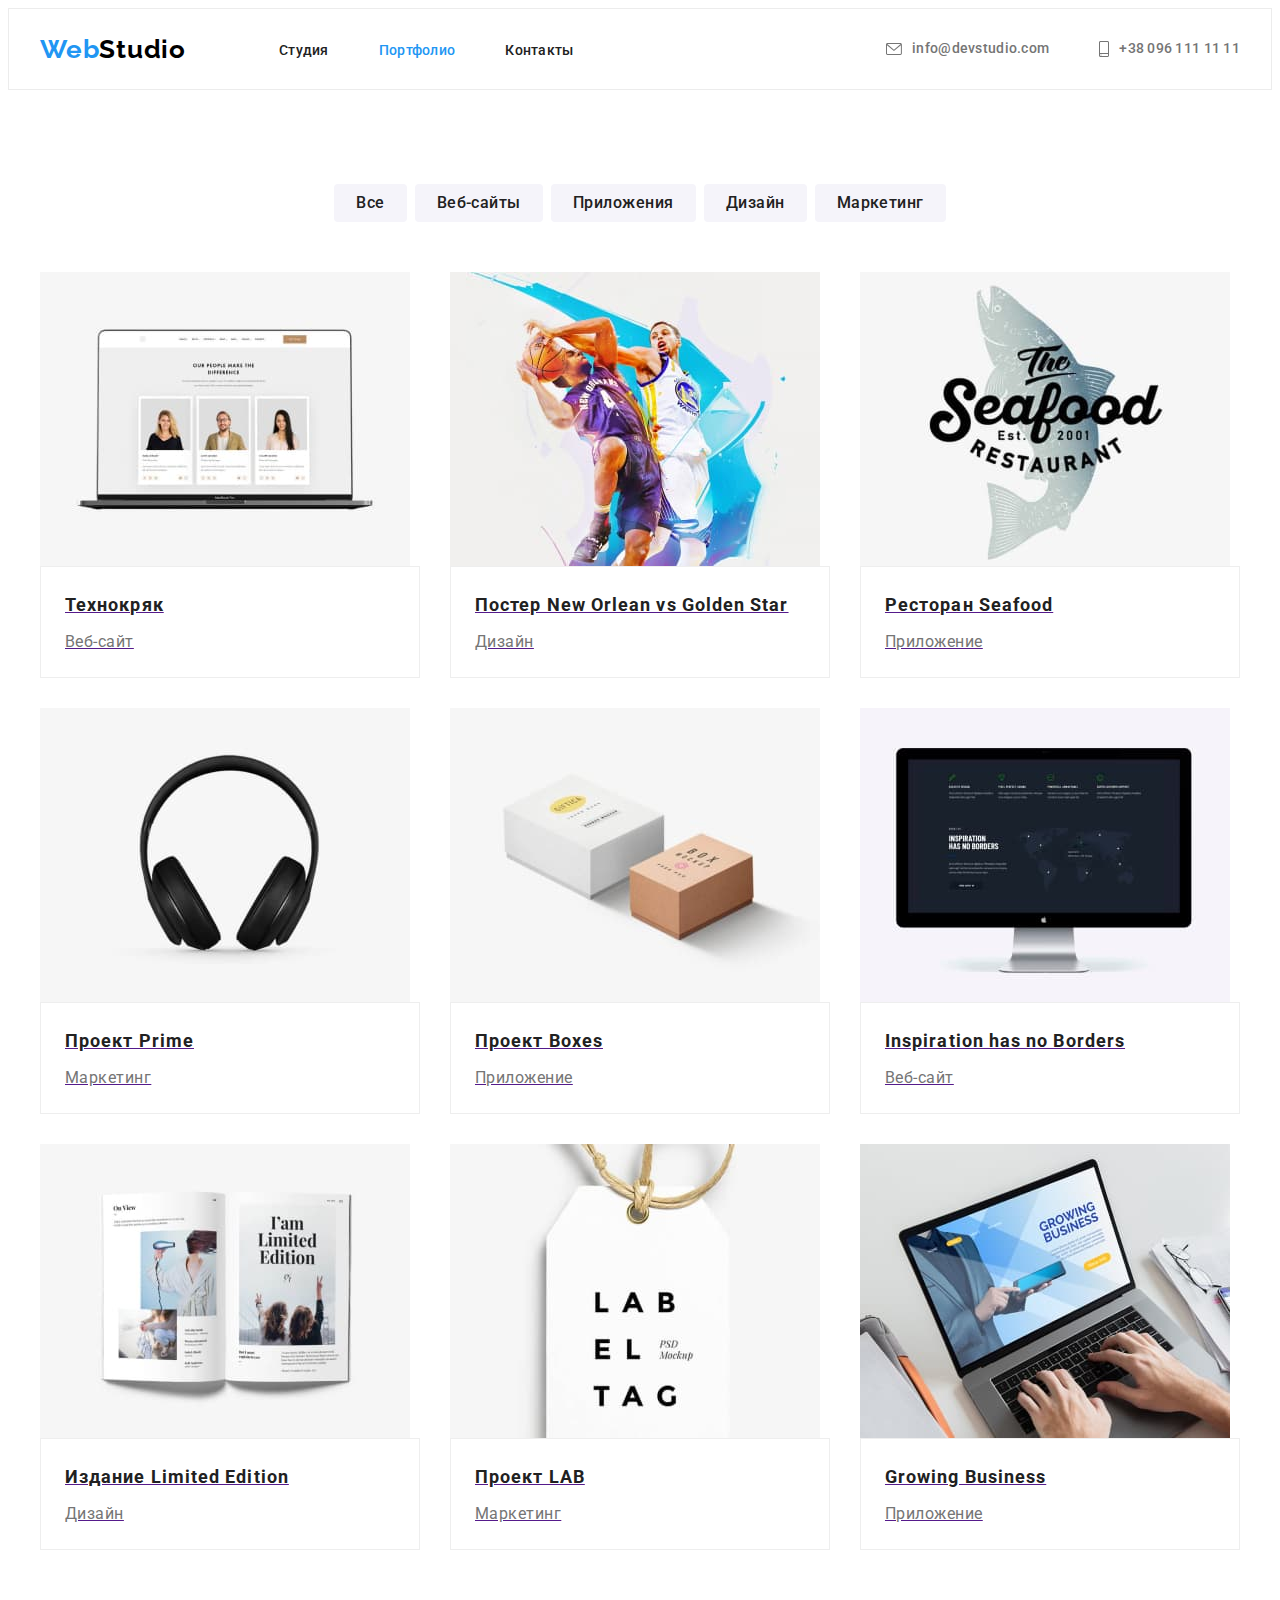
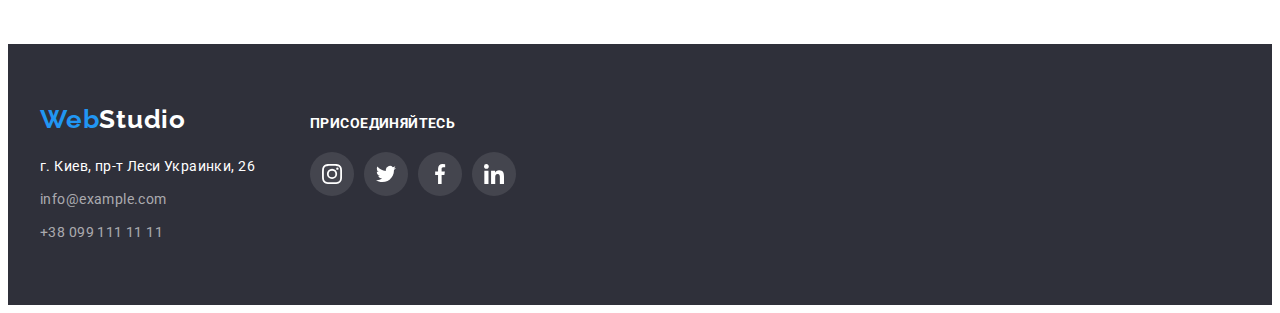
==== commit 9ace3e50: "Добавлено href в портфолио" ====
--- a/portfolio.html
+++ b/portfolio.html
@@ -76,7 +76,7 @@
                 </ul>
                 <ul class="portfolio-list list">
                     <li class="portfolio-item">
-                        <a class="portfolio-content">
+                        <a href="" class="portfolio-content">
                             <img src="./images/Portfolio.jpg" 
                                 alt="Технокряк" 
                                 width="370" 
@@ -88,7 +88,7 @@
                         </a>
                     </li>
                     <li class="portfolio-item">
-                        <a class="portfolio-content">
+                        <a href="" class="portfolio-content">
                             <img src="./images/Portfolio1.jpg" 
                                 alt="Постер New Orlean vs Golden Star" 
                                 width="370" 
@@ -100,7 +100,7 @@
                         </a>
                     </li>
                     <li class="portfolio-item">
-                        <a class="portfolio-content">
+                        <a href="" class="portfolio-content">
                             <img src="./images/Portfolio2.jpg" 
                                 alt="Ресторан Seafood" 
                                 width="370" 
@@ -112,7 +112,7 @@
                         </a>
                     </li>
                     <li class="portfolio-item">
-                        <a class="portfolio-content">
+                        <a href="" class="portfolio-content">
                             <img src="./images/Portfolio3.jpg" 
                                 alt="Проект Prime" 
                                 width="370" 
@@ -124,7 +124,7 @@
                         </a>
                     </li>
                     <li class="portfolio-item">
-                        <a class="portfolio-content">
+                        <a href="" class="portfolio-content">
                             <img src="./images/Portfolio4.jpg" 
                                 alt="Проект Boxes" 
                                 width="370" 
@@ -136,7 +136,7 @@
                         </a>
                     </li>
                     <li class="portfolio-item">
-                        <a class="portfolio-content">
+                        <a href="" class="portfolio-content">
                             <img src="./images/Portfolio5.jpg" 
                                 alt="Inspiration has no Borders" 
                                 width="370" 
@@ -148,7 +148,7 @@
                         </a>
                     </li>
                     <li class="portfolio-item">
-                        <a class="portfolio-content">
+                        <a href="" class="portfolio-content">
                             <img src="./images/Portfolio6.jpg" 
                                 alt="Издание Limited Edition" 
                                 width="370" 
@@ -160,7 +160,7 @@
                         </a>
                     </li>
                     <li class="portfolio-item">
-                        <a class="portfolio-content">
+                        <a href="" class="portfolio-content">
                             <img src="./images/Portfolio7.jpg" 
                                 alt="Проект LAB" 
                                 width="370" 
@@ -172,7 +172,7 @@
                         </a>
                     </li>
                     <li class="portfolio-item">
-                        <a class="portfolio-content">
+                        <a href="" class="portfolio-content">
                             <img src="./images/Portfolio8.jpg" 
                                 alt="Growing Business" 
                                 width="370" 
--- a/css/style.css
+++ b/css/style.css
@@ -107,18 +107,13 @@
 .header {
     padding-bottom: 24px;
     padding-top: 25px;
-    /* border: 1px solid #ECECEC; */
-}
-
-/* .header-navigation-list::after {
-    content: "";
-    padding-top: 80px;
-    width: 1600px;
-    display: inline-block;
-    background-position: -80 80;
-    border-bottom: 1px solid rgba(236, 236, 236, 1);
-} */
-
+    border: 1px solid #ECECEC;
+}
+
+.header-navigation .header-list {
+    display: 0;
+    color: var(--accent-color);
+}
 
 .header-logo {
     margin-right: 93px;
@@ -167,7 +162,6 @@
     line-height: 1.14;
     letter-spacing: 0.02em;
     color: var(--header-link-color);
-
 }
 
 .header-link:hover,
@@ -179,7 +173,7 @@
     padding: 0;
     margin-left: 0;
     margin-right: 10px;
-    fill: var(--header-link-color);
+    fill: currentColor;
 }
 
 .header-list .icon-contact:hover {
@@ -262,6 +256,7 @@
     color: var(--second-title-color);
     margin-bottom: 10px;
 }
+
 .features-text {
     font-size: 14px;
     line-height: 1.71;
@@ -395,16 +390,15 @@
     border-radius: 4px;
 }
 
+.client-icon {
+    fill: #afb1b8;
+}
+
 .client-link .client-icon:hover, 
 .client-link .client-icon:focus {
     border-color: var(--accent-color);
     fill: var(--accent-color);
 }
-
-.client-icon {
-    fill: #afb1b8;
-}
-
 
 /*------------PORTFOLIO---------------*/
 
